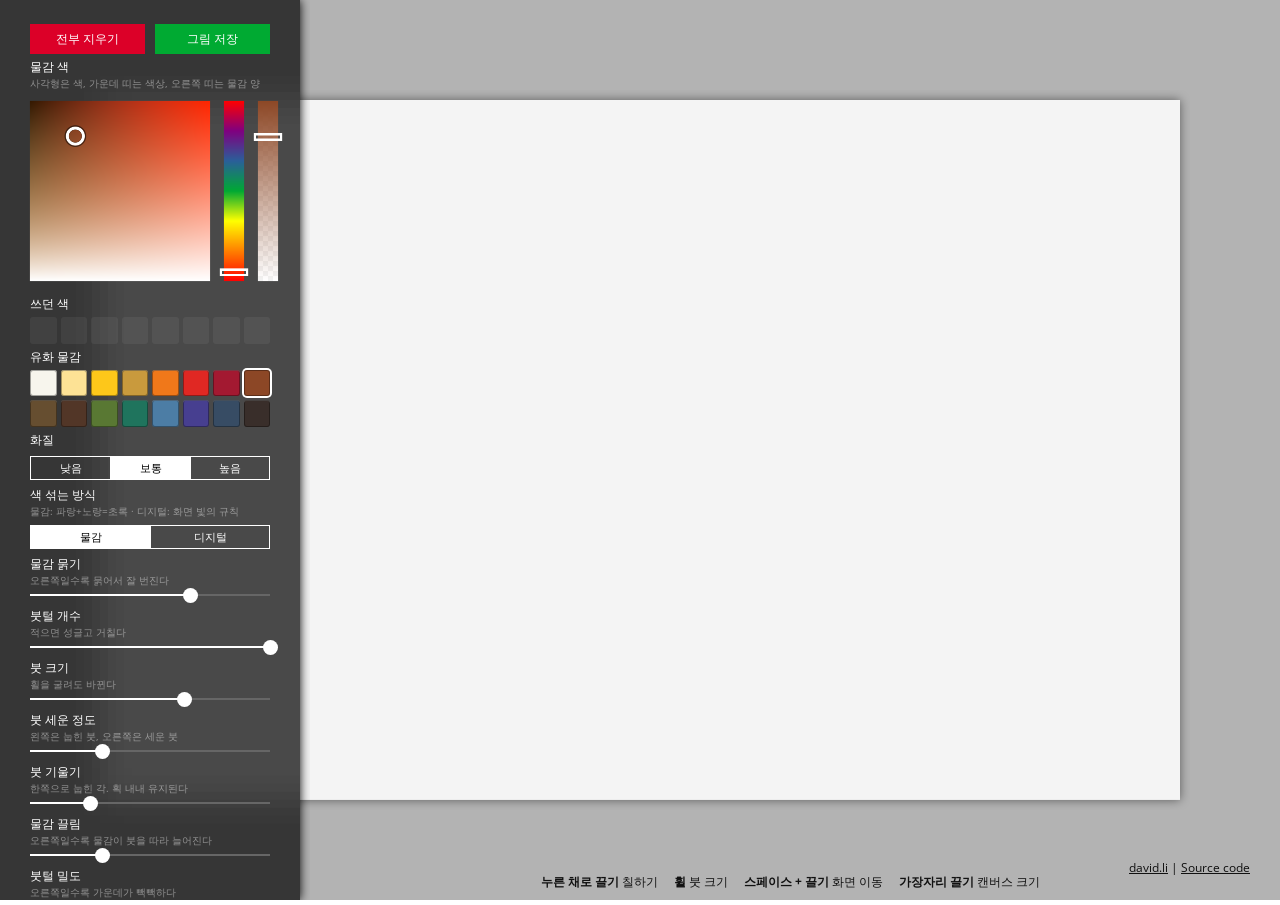
==== fluid-paint/index.html @ 8e4cc274 "유화 쪽으로 손본 Fluid Paint 포크 David Li 의 Fluid Paint(MIT) 를 가져와, 붓이 형태를 유지한 채 일정한 두께로 칠해지고 젖은 채로 색이 섞이도록 " ====
<!DOCTYPE html>
<html>
    <head>
        <meta charset="utf-8">
        <title>Fluid Paint</title>

        <meta name="description" content="Fluid paint simulation">

        <link href='http://fonts.googleapis.com/css?family=Open+Sans:400,300,600,700,800' rel='stylesheet' type='text/css'>
        <link rel="stylesheet" href="paint.css">
    </head>

    <body>
        <script type="text/template" id="main">
            <div id="ui">
                <div id="clear-button" class="button">전부 지우기</div><div id="save-button" class="button">그림 저장</div>

                <div class="control-label">물감 색</div>
                <div class="control-hint">사각형은 색, 가운데 띠는 색상, 오른쪽 띠는 물감 양</div>
                <!-- 색 고르개는 WebGL 로 이 자리에 그린다. 높이만큼 자리를 비워 둔다. -->
                <div id="color-wheel-space"></div>

                <div class="control-label">쓰던 색</div>
                <div id="recent-colors" class="swatches"></div>

                <div class="control-label">유화 물감</div>
                <div id="palette" class="swatches"></div>

                <div class="control-label">화질</div>
                <div class="buttons" id="qualities"></div>
                <div style="clear:both"></div>

                <div class="control-label">색 섞는 방식</div>
                <div class="control-hint">물감: 파랑+노랑=초록 · 디지털: 화면 빛의 규칙</div>
                <div class="buttons" id="models"></div>
                <div style="clear:both"></div>

                <div class="control-label">물감 묽기</div>
                <div class="control-hint">오른쪽일수록 묽어서 잘 번진다</div>
                <div id="fluidity-slider" class="slider"></div>

                <div class="control-label">붓털 개수</div>
                <div class="control-hint">적으면 성글고 거칠다</div>
                <div id="bristles-slider" class="slider"></div>

                <div class="control-label">붓 크기</div>
                <div class="control-hint">휠을 굴려도 바뀐다</div>
                <div id="size-slider" class="slider"></div>

                <!-- [atelier] 붓을 얼마나 세워 쥐는가 -->
                <div class="control-label">붓 세운 정도</div>
                <div class="control-hint">왼쪽은 눕힌 붓, 오른쪽은 세운 붓</div>
                <div id="upright-slider" class="slider"></div>

                <!-- [atelier] 한쪽으로 기울인 각. 한 붓 안에서는 고정된다 -->
                <div class="control-label">붓 기울기</div>
                <div class="control-hint">한쪽으로 눕힌 각. 획 내내 유지된다</div>
                <div id="tilt-slider" class="slider"></div>

                <!-- [atelier] 물감이 붓을 따라 끌려가는 정도 -->
                <div class="control-label">물감 끌림</div>
                <div class="control-hint">오른쪽일수록 물감이 붓을 따라 늘어진다</div>
                <div id="slip-slider" class="slider"></div>

                <!-- [atelier] 붓털 밀도 -->
                <div class="control-label">붓털 밀도</div>
                <div class="control-hint">오른쪽일수록 가운데가 빽빽하다</div>
                <div id="density-slider" class="slider"></div>

                <!-- [atelier] 붓털이 얼마나 묶여 있는가 -->
                <div class="control-label">붓털 묶임</div>
                <div class="control-hint">오른쪽으로 갈수록 눌렀을 때 털이 흩어진다</div>
                <div id="gather-slider" class="slider"></div>

                <!-- [atelier] 형태를 유지하는 마디 수 -->
                <div class="control-label">붓 뻣뻣함</div>
                <div class="control-hint">왼쪽은 흐물거려 붓털 자국이 길게 끌린다</div>
                <div id="stiffness-slider" class="slider"></div>

                <div id="undo-button" class="button">되돌리기</div><div id="redo-button" class="button">다시 하기</div>
            </div>

            <!-- [atelier] 붓 커서. 원본은 캔버스 위에서 cursor:none 인데 대신 그리는 게 없었다 -->
            <svg id="brush-cursor" viewBox="-100 -100 200 200" aria-hidden="true">
                <ellipse class="ring-outer" cx="0" cy="0" rx="90" ry="90"></ellipse>
                <ellipse class="ring-inner" cx="0" cy="0" rx="90" ry="90"></ellipse>
                <circle class="dot" cx="0" cy="0" r="1.6"></circle>
            </svg>

            <div id="instructions">
                <div class="hint-item"><span>누른 채로 끌기</span> 칠하기</div>
                <div class="hint-item"><span>휠</span> 붓 크기</div>
                <div class="hint-item"><span>스페이스 + 끌기</span> 화면 이동</div>
                <div class="hint-item"><span>가장자리 끌기</span> 캔버스 크기</div>
            </div>

            <div id="footer">
                <a href="http://david.li">david.li</a> | <a href="http://github.com/dli/paint">Source code</a>
            </div>
        </script>

        <script type="text/template" id="no-support">
            <div id="no-support-container">
                <div id="error"></div>
                <div id="backlink"><a href="http://david.li">Back to david.li</a></div>
            </div>
        </script>

        <div id="placeholder"></div>


        <script src="wrappedgl.js"></script>
        <script src="utilities.js"></script>
        <script src="rectangle.js"></script>
        <script src="brush.js"></script>
        <script src="simulator.js"></script>
        <script src="colorpicker.js"></script>
        <script src="slider.js"></script>
        <script src="buttons.js"></script>
        <!--<script src="brushviewer.js"></script>-->
        <script src="paint.js"></script>

        <script>
            'use strict';

            var canvas = document.createElement('canvas');
            var wgl = WrappedGL.create(canvas);

            if (wgl !== null && wgl.hasFloatTextureSupport()) { //required features are supported
                document.body.appendChild(canvas);
                document.getElementById('placeholder').outerHTML = document.getElementById('main').innerHTML;
                var painter = new Paint(canvas, wgl);
            } else { //required features unsupported
                document.getElementById('placeholder').outerHTML = document.getElementById('no-support').innerHTML;

                if (wgl === null) {
                    document.getElementById('error').innerHTML = 'Unfortunately, your browser does not support WebGL.';
                } else {
                    document.getElementById('error').innerHTML = 'Unfortunately, your browser does not support WebGL floating point textures.';
                }
            }
        </script>

    </body>
</html>
---- fluid-paint/paint.css ----
* {
    font-family: 'Open Sans', Helvetica, sans-serif;
}

body {
    margin: 0;
    padding: 0;
    overflow: hidden;

    user-select: none;
    -moz-user-select: none;
    -webkit-user-select: none;
    -ms-user-select: none;
}

#ui {
    /* [atelier] pointer-events 는 none 으로 둔다 — auto 로 두면 이 div 가 클릭을
       가로채서, 밑의 캔버스에 WebGL 로 그려 둔 색 고르개를 집을 수 없다.
       버튼·슬라이더·팔레트만 각자 auto 다. 휠 스크롤은 onWheel 이 처리한다. */
    pointer-events: none;

    position: absolute;

    top: 0;
    left: 0;

    width: 300px;

    /* 옵션이 늘면서 내용이 창보다 길어졌다. 창을 넘으면 스크롤한다. */
    max-height: 100vh;
    overflow-y: auto;
    overflow-x: hidden;

    scrollbar-width: thin;
    scrollbar-color: rgba(255, 255, 255, 0.25) transparent;
}

#ui::-webkit-scrollbar {
    width: 6px;
}

#ui::-webkit-scrollbar-thumb {
    background: rgba(255, 255, 255, 0.25);
    border-radius: 3px;
}

#ui::-webkit-scrollbar-track {
    background: transparent;
}


.button {
    display: inline-block;

    margin-top: 24px;

    width: 115px;
    height: 30px;
    line-height: 30px;

    text-align: center;
    font-size: 12px;
    color: white;

    cursor: pointer;

    pointer-events: auto;
}

#clear-button {
    margin-left: 30px;

    background: rgb(220, 0, 40);
}

#clear-button:hover {
    background: rgb(210, 0, 30);
}

#clear-button:active {
    background: rgb(200, 0, 20);
}

#save-button {
    background: rgb(0, 170, 50);

    margin-left: 10px;
}

#save-button:hover {
    background: rgb(0, 160, 40);
}

#save-button:active {
    background: rgb(0, 150, 30);
}


.control-label {
    margin-left: 30px;
    /* [atelier] 슬라이더가 늘어 패널이 창을 넘는다. 줄 간격을 줄였다. */
    margin-top: 4px;

    color: white;
    font-size: 12px;
}

.slider {
    margin-top: 1px;
    margin-left: 30px;

    position: relative;

    width: 240px;
    height: 15px;

    user-select: none;
    -moz-user-select: none;
    -webkit-user-select: none;
    -ms-user-select: none;

    cursor: ew-resize;

    pointer-events: auto;
}

.buttons {
    margin-top: 7px;
    margin-left: 30px;

    height: 26px;
}

.buttons div {
    box-sizing: border-box;

    float: left;
    width: 80px;

    padding: 3px 0px;

    border-top: 1px solid white;
    border-bottom: 1px solid white;
    border-left: 1px solid white;

    font-size: 11px;
    text-align: center;

    pointer-events: auto;
}

.buttons div:first-child {
    border-left: 1px solid white;
}

.buttons div:last-child {
    border-right: 1px solid white;
}

#qualities div {
    width: 80px;
}

#models div {
    width: 120px;
}

.button-selected {
    background: white;
    color: black;

    cursor: default;
}

.button-unselected {
    color: white;

    cursor: pointer;
}

#instructions {
    position: absolute;

    /* [atelier] 슬라이더가 늘면서 패널이 안내문 자리까지 내려왔다 */
    bottom: 10px;
    left: 320px;
    right: 20px;

    display: flex;
    flex-wrap: wrap;
    justify-content: center;
    gap: 4px 16px;

    line-height: 16px;
    font-size: 12px;
    color: #111111;

    pointer-events: none;
}

#instructions span {
    font-weight: bold;

    color: #111111;
}

#footer {
    position: absolute;

    bottom: 24px;
    right: 30px;

    color: #111111;
    font-size: 12px;
    line-height: 16px;
}

#footer a {
    color: #111111;
}

#no-support-container {
    position: absolute;
    width: 100%;
    height: 30px;
    top: 50%;
    margin-top: -15px;

    text-align: center;
    font-size: 16px;

    color: #333333;
}

#no-support-container a {
    color: #333333;
}

#backlink {
    margin-top: 20px;
}

#undo-button {
    margin-left: 30px;
}

#redo-button {
    margin-left: 10px;
}

.do-button-active {
    margin-top: 200px;

    background: rgb(30, 100, 130);
}

.do-button-active:hover {
    background: rgb(20, 90, 120);
}

.do-button-active:active {
    background: rgb(10, 80, 110);
}

.do-button-inactive {
    margin-top: 200px;

    cursor: default;

    background: #666666;
}


/* ── [atelier] 한국어 라벨 아래 붙는 한 줄 설명 ───────────────
   옵션 이름만으로는 뭐가 바뀌는지 알 수 없는 것들이 있다. */

.control-hint {
    margin-left: 30px;
    margin-top: 1px;
    margin-bottom: 1px;

    color: rgba(255, 255, 255, 0.45);
    font-size: 10px;
    line-height: 1.3;
}

#instructions .hint-item {
    flex: none;
    white-space: nowrap;
}

/* 색 고르개가 WebGL 로 그려지는 자리. DOM 흐름에서 높이만 차지한다. */
#color-wheel-space {
    height: 200px;
}


/* ── [atelier] 물감 팔레트와 쓰던 색 ─────────────────────────
   색 고르개만으로는 "그 색"을 다시 찾기 어렵다. 유화는 원래 정해진
   안료를 짜서 쓰므로 고전 안료를 그대로 칸으로 둔다. */

.swatches {
    margin-left: 30px;
    margin-right: 30px;
    margin-top: 4px;

    display: grid;
    grid-template-columns: repeat(8, 1fr);
    gap: 4px;

    pointer-events: auto;
}

.swatch {
    position: relative;

    aspect-ratio: 1;
    border-radius: 3px;

    box-shadow: inset 0 0 0 1px rgba(0, 0, 0, 0.35),
                inset 0 1px 0 rgba(255, 255, 255, 0.25);

    cursor: pointer;
    transition: transform 90ms ease;
}

.swatch:hover {
    transform: scale(1.18);
    z-index: 1;
}

.swatch.selected {
    box-shadow: 0 0 0 2px white,
                inset 0 0 0 1px rgba(0, 0, 0, 0.35);
}

/* 쓰던 색은 아직 안 채워진 칸도 자리를 지켜야 줄이 안 흔들린다 */
.swatch.empty {
    background: rgba(255, 255, 255, 0.06);
    box-shadow: none;
    cursor: default;
}

.swatch.empty:hover {
    transform: none;
}


/* ── [atelier] 붓 커서 ───────────────────────────────────────
   원본은 캔버스 위에서 cursor: none 인데 대신 그리는 것이 없어서,
   붓이 어디에 얼마만큼 닿는지 보이지 않는다.

   흰 링과 검은 링을 겹쳐 그린다. 한 색만 쓰면 밝은 물감 위나
   어두운 물감 위 둘 중 하나에서 반드시 안 보인다. */

#brush-cursor {
    position: absolute;
    left: 0;
    top: 0;

    pointer-events: none;
    overflow: visible;

    display: none;
}

#brush-cursor.visible {
    display: block;
}

#brush-cursor ellipse {
    fill: none;
    vector-effect: non-scaling-stroke;
}

#brush-cursor .ring-outer {
    stroke: rgba(0, 0, 0, 0.55);
    stroke-width: 3;
}

#brush-cursor .ring-inner {
    stroke: rgba(255, 255, 255, 0.9);
    stroke-width: 1.5;
}

#brush-cursor .dot {
    fill: rgba(255, 255, 255, 0.9);
    stroke: rgba(0, 0, 0, 0.55);
    stroke-width: 1;
    vector-effect: non-scaling-stroke;
}
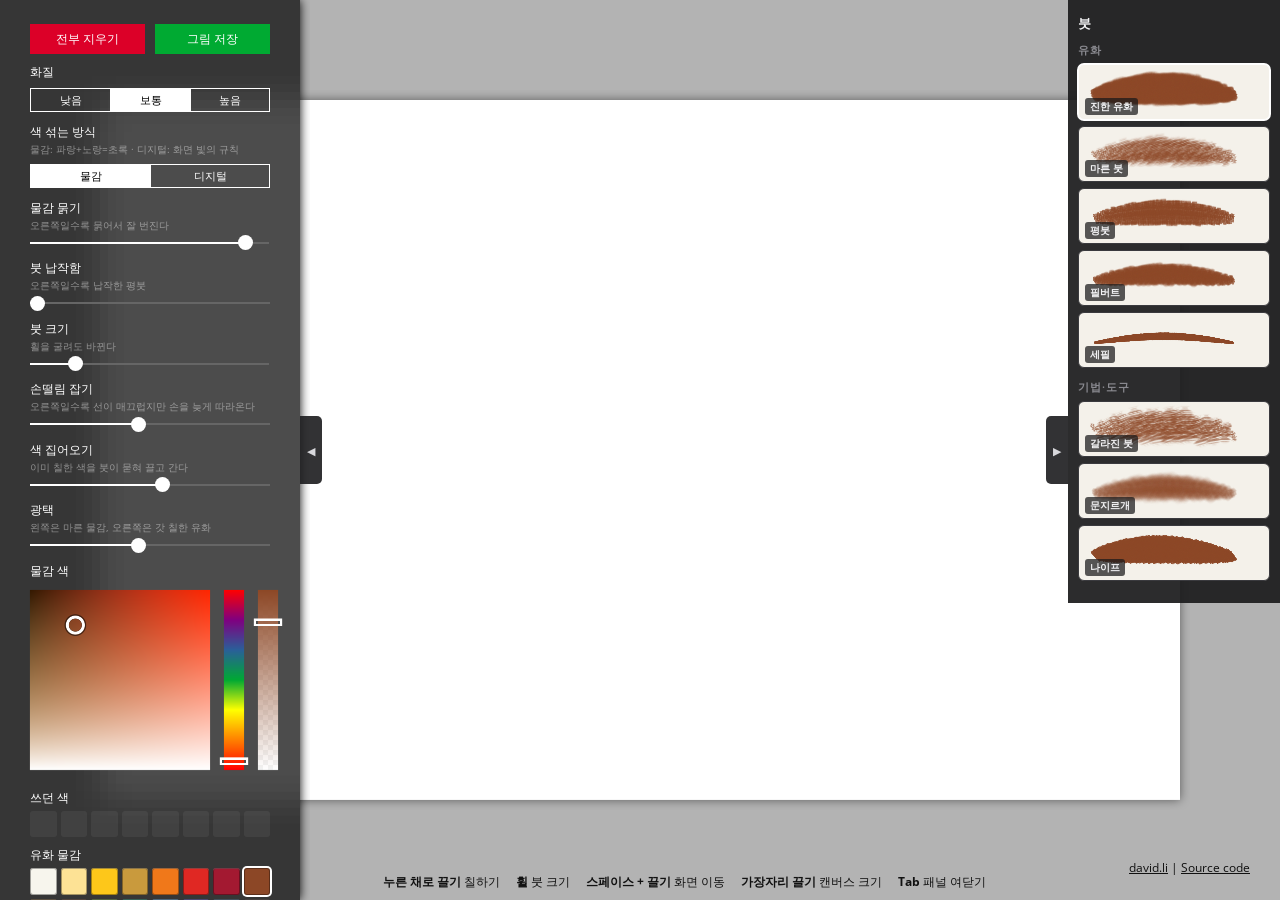
==== commit 0a887a41: "고정 붓 가지 — 붓털 솔버 대신 tip 마스크를 찍는다 붓털을 한 가닥씩 시뮬레이션하는 대신, 회색조 마스크 한 장을 거리 간격으로 찍는다 (Krita 의 Alpha Mask, " ====
--- a/fluid-paint/index.html
+++ b/fluid-paint/index.html
@@ -15,17 +15,6 @@
             <div id="ui">
                 <div id="clear-button" class="button">전부 지우기</div><div id="save-button" class="button">그림 저장</div>
 
-                <div class="control-label">물감 색</div>
-                <div class="control-hint">사각형은 색, 가운데 띠는 색상, 오른쪽 띠는 물감 양</div>
-                <!-- 색 고르개는 WebGL 로 이 자리에 그린다. 높이만큼 자리를 비워 둔다. -->
-                <div id="color-wheel-space"></div>
-
-                <div class="control-label">쓰던 색</div>
-                <div id="recent-colors" class="swatches"></div>
-
-                <div class="control-label">유화 물감</div>
-                <div id="palette" class="swatches"></div>
-
                 <div class="control-label">화질</div>
                 <div class="buttons" id="qualities"></div>
                 <div style="clear:both"></div>
@@ -39,48 +28,50 @@
                 <div class="control-hint">오른쪽일수록 묽어서 잘 번진다</div>
                 <div id="fluidity-slider" class="slider"></div>
 
-                <div class="control-label">붓털 개수</div>
-                <div class="control-hint">적으면 성글고 거칠다</div>
+                <div class="control-label">붓 납작함</div>
+                <div class="control-hint">오른쪽일수록 납작한 평붓</div>
                 <div id="bristles-slider" class="slider"></div>
 
                 <div class="control-label">붓 크기</div>
                 <div class="control-hint">휠을 굴려도 바뀐다</div>
                 <div id="size-slider" class="slider"></div>
 
-                <!-- [atelier] 붓을 얼마나 세워 쥐는가 -->
-                <div class="control-label">붓 세운 정도</div>
-                <div class="control-hint">왼쪽은 눕힌 붓, 오른쪽은 세운 붓</div>
-                <div id="upright-slider" class="slider"></div>
+                <!-- [atelier] 손떨림 안정화 (1€ 필터) -->
+                <div class="control-label">손떨림 잡기</div>
+                <div class="control-hint">오른쪽일수록 선이 매끄럽지만 손을 늦게 따라온다</div>
+                <div id="stabilizer-slider" class="slider"></div>
 
-                <!-- [atelier] 한쪽으로 기울인 각. 한 붓 안에서는 고정된다 -->
-                <div class="control-label">붓 기울기</div>
-                <div class="control-hint">한쪽으로 눕힌 각. 획 내내 유지된다</div>
-                <div id="tilt-slider" class="slider"></div>
+                <!-- [atelier] 붓이 캔버스 색을 집어 오는 정도 (libmypaint smudge) -->
+                <div class="control-label">색 집어오기</div>
+                <div class="control-hint">이미 칠한 색을 붓이 묻혀 끌고 간다</div>
+                <div id="smudge-slider" class="slider"></div>
 
-                <!-- [atelier] 물감이 붓을 따라 끌려가는 정도 -->
-                <div class="control-label">물감 끌림</div>
-                <div class="control-hint">오른쪽일수록 물감이 붓을 따라 늘어진다</div>
-                <div id="slip-slider" class="slider"></div>
+                <!-- [atelier] 마감. 왼쪽이 마른 물감, 오른쪽이 젖은 유화 -->
+                <div class="control-label">광택</div>
+                <div class="control-hint">왼쪽은 마른 물감, 오른쪽은 갓 칠한 유화</div>
+                <div id="gloss-slider" class="slider"></div>
 
-                <!-- [atelier] 붓털 밀도 -->
-                <div class="control-label">붓털 밀도</div>
-                <div class="control-hint">오른쪽일수록 가운데가 빽빽하다</div>
-                <div id="density-slider" class="slider"></div>
+                <div class="control-label">물감 색</div>
+                <!-- 색상환은 WebGL 로 이 자리에 그린다. 높이만큼 자리를 비워 둔다. -->
+                <div id="color-wheel-space"></div>
 
-                <!-- [atelier] 붓털이 얼마나 묶여 있는가 -->
-                <div class="control-label">붓털 묶임</div>
-                <div class="control-hint">오른쪽으로 갈수록 눌렀을 때 털이 흩어진다</div>
-                <div id="gather-slider" class="slider"></div>
+                <div class="control-label">쓰던 색</div>
+                <div id="recent-colors" class="swatches"></div>
 
-                <!-- [atelier] 형태를 유지하는 마디 수 -->
-                <div class="control-label">붓 뻣뻣함</div>
-                <div class="control-hint">왼쪽은 흐물거려 붓털 자국이 길게 끌린다</div>
-                <div id="stiffness-slider" class="slider"></div>
+                <div class="control-label">유화 물감</div>
+                <div id="palette" class="swatches"></div>
 
                 <div id="undo-button" class="button">되돌리기</div><div id="redo-button" class="button">다시 하기</div>
             </div>
 
-            <!-- [atelier] 붓 커서. 원본은 캔버스 위에서 cursor:none 인데 대신 그리는 게 없었다 -->
+
+            <!-- [atelier] 패널 여닫기 손잡이와 브러시 라이브러리 -->
+            <div id="tools-toggle" class="panel-toggle" title="도구 패널 여닫기 (Tab)"></div>
+            <div id="library-toggle" class="panel-toggle" title="브러시 목록 여닫기 (Tab)"></div>
+            <div id="brush-library"></div>
+
+            <!-- [atelier] 붓 커서. 원본은 붓털 와이어프레임을 WebGL 로 그렸는데
+                 붓털을 걷어내면서 같이 사라졌다. 고정 붓이므로 발자국 하나면 된다. -->
             <svg id="brush-cursor" viewBox="-100 -100 200 200" aria-hidden="true">
                 <ellipse class="ring-outer" cx="0" cy="0" rx="90" ry="90"></ellipse>
                 <ellipse class="ring-inner" cx="0" cy="0" rx="90" ry="90"></ellipse>
@@ -92,6 +83,7 @@
                 <div class="hint-item"><span>휠</span> 붓 크기</div>
                 <div class="hint-item"><span>스페이스 + 끌기</span> 화면 이동</div>
                 <div class="hint-item"><span>가장자리 끌기</span> 캔버스 크기</div>
+                <div class="hint-item"><span>Tab</span> 패널 여닫기</div>
             </div>
 
             <div id="footer">
@@ -112,12 +104,14 @@
         <script src="wrappedgl.js"></script>
         <script src="utilities.js"></script>
         <script src="rectangle.js"></script>
-        <script src="brush.js"></script>
         <script src="simulator.js"></script>
         <script src="colorpicker.js"></script>
         <script src="slider.js"></script>
         <script src="buttons.js"></script>
         <!--<script src="brushviewer.js"></script>-->
+        <script src="tip.js"></script>
+        <script src="filter.js"></script>
+        <script src="brushlibrary.js"></script>
         <script src="paint.js"></script>
 
         <script>
--- a/fluid-paint/paint.css
+++ b/fluid-paint/paint.css
@@ -14,8 +14,9 @@
 }
 
 #ui {
-    /* [atelier] pointer-events 는 none 으로 둔다 — auto 로 두면 이 div 가 클릭을
-       가로채서, 밑의 캔버스에 WebGL 로 그려 둔 색 고르개를 집을 수 없다.
+    /* [atelier] 옵션이 늘면서 내용이 창보다 길어졌다. 창을 넘으면 스크롤한다.
+       그래도 pointer-events 는 none 으로 둔다 — auto 로 두면 이 div 가 클릭을
+       가로채서, 밑의 캔버스에 WebGL 로 그려 둔 색상환을 집을 수 없다.
        버튼·슬라이더·팔레트만 각자 auto 다. 휠 스크롤은 onWheel 이 처리한다. */
     pointer-events: none;
 
@@ -25,14 +26,15 @@
     left: 0;
 
     width: 300px;
-
-    /* 옵션이 늘면서 내용이 창보다 길어졌다. 창을 넘으면 스크롤한다. */
     max-height: 100vh;
     overflow-y: auto;
     overflow-x: hidden;
 
     scrollbar-width: thin;
     scrollbar-color: rgba(255, 255, 255, 0.25) transparent;
+
+    /* [atelier] 접을 수 있게 한다. 패널이 캔버스를 가리기 때문이다. */
+    transition: transform 180ms ease;
 }
 
 #ui::-webkit-scrollbar {
@@ -49,6 +51,12 @@
 }
 
 
+
+#ui.collapsed {
+    transform: translateX(-100%);
+}
+
+
 .button {
     display: inline-block;
 
@@ -98,15 +106,14 @@
 
 .control-label {
     margin-left: 30px;
-    /* [atelier] 슬라이더가 늘어 패널이 창을 넘는다. 줄 간격을 줄였다. */
-    margin-top: 4px;
+    margin-top: 9px;
 
     color: white;
     font-size: 12px;
 }
 
 .slider {
-    margin-top: 1px;
+    margin-top: 3px;
     margin-left: 30px;
 
     position: relative;
@@ -181,10 +188,11 @@
 #instructions {
     position: absolute;
 
-    /* [atelier] 슬라이더가 늘면서 패널이 안내문 자리까지 내려왔다 */
+    /* [atelier] 왼쪽 아래는 이제 패널이 쓴다. 두 패널 사이에 눕힌다.
+       50% 기준으로 가운데 맞추면 왼쪽 패널 폭만큼 밀려 잘린다. */
     bottom: 10px;
-    left: 320px;
-    right: 20px;
+    left: 312px;
+    right: 224px;
 
     display: flex;
     flex-wrap: wrap;
@@ -204,6 +212,12 @@
     color: #111111;
 }
 
+/* [atelier] 한 줄로 눕히되, 자리가 모자라면 줄을 바꾼다. 잘리면 읽을 수 없다. */
+#instructions .hint-item {
+    flex: none;
+    white-space: nowrap;
+}
+
 #footer {
     position: absolute;
 
@@ -249,7 +263,6 @@
 }
 
 .do-button-active {
-    margin-top: 200px;
 
     background: rgb(30, 100, 130);
 }
@@ -263,11 +276,175 @@
 }
 
 .do-button-inactive {
-    margin-top: 200px;
 
     cursor: default;
 
     background: #666666;
+}
+
+
+/* ── [atelier] 브러시 라이브러리 ─────────────────────────────
+   원본에 없던 패널이다. 왼쪽 도구 패널은 WebGL로 흐려 그리지만
+   이쪽은 그냥 CSS다 — 원본의 패널 배치를 건드리지 않으려고 따로 뒀다. */
+
+#brush-library {
+    position: absolute;
+    top: 0;
+    right: 0;
+    width: 212px;
+    max-height: 100%;
+    box-sizing: border-box;
+    display: flex;
+    flex-direction: column;
+    padding: 14px 10px 16px;
+    background: rgba(28, 28, 30, 0.93);
+    color: #e8e8ea;
+    font-family: 'Open Sans', sans-serif;
+    user-select: none;
+    -webkit-user-select: none;
+}
+
+.library-title {
+    font-size: 13px;
+    font-weight: 600;
+    letter-spacing: 0.02em;
+    margin-bottom: 10px;
+    color: #f2f2f4;
+}
+
+.library-list {
+    overflow-y: auto;
+    flex: 1;
+    min-height: 0;
+    margin: 0 -4px;
+    padding: 0 4px;
+}
+
+.library-group {
+    font-size: 10.5px;
+    font-weight: 600;
+    letter-spacing: 0.1em;
+    text-transform: uppercase;
+    color: #8a8a90;
+    margin: 12px 0 6px;
+}
+
+.library-group:first-child {
+    margin-top: 0;
+}
+
+/* 카드 하나가 붓 하나. 안의 그림은 그 붓의 붓털 배치를 쓸어 그린 것이다. */
+.brush-card {
+    position: relative;
+    border: 1px solid #3a3a3e;
+    border-radius: 6px;
+    background: #f4f1ea;
+    overflow: hidden;
+    cursor: pointer;
+    margin-bottom: 6px;
+}
+
+.brush-card:hover {
+    border-color: #5c5c62;
+}
+
+.brush-card.selected {
+    border-color: #ffffff;
+    box-shadow: 0 0 0 1px #ffffff;
+}
+
+.brush-card-thumb {
+    display: block;
+}
+
+.brush-card-label {
+    position: absolute;
+    left: 6px;
+    bottom: 4px;
+    padding: 1px 5px;
+    border-radius: 3px;
+    background: rgba(24, 24, 26, 0.72);
+    color: #f2f2f4;
+    font-size: 10px;
+    font-weight: 600;
+}
+
+
+/* ── [atelier] 패널 여닫기 손잡이 ───────────────────────────── */
+
+.panel-toggle {
+    position: absolute;
+    top: 50%;
+    width: 22px;
+    height: 68px;
+    margin-top: -34px;
+    background: rgba(28, 28, 30, 0.9);
+    color: #d8d8dc;
+    cursor: pointer;
+    z-index: 20;
+    transition: left 180ms ease, right 180ms ease, background 120ms;
+}
+
+.panel-toggle:hover {
+    background: rgba(52, 52, 56, 0.95);
+}
+
+/* 손잡이 안의 화살표. 접히면 방향이 뒤집힌다. */
+.panel-toggle::before {
+    position: absolute;
+    top: 50%;
+    left: 50%;
+    transform: translate(-50%, -50%);
+    font-size: 11px;
+    line-height: 1;
+}
+
+#tools-toggle {
+    left: 300px;
+    border-radius: 0 5px 5px 0;
+}
+
+#tools-toggle.collapsed {
+    left: 0;
+}
+
+#tools-toggle::before {
+    content: '\25C0';
+}
+
+#tools-toggle.collapsed::before {
+    content: '\25B6';
+}
+
+#library-toggle {
+    right: 212px;
+    border-radius: 5px 0 0 5px;
+}
+
+#library-toggle.collapsed {
+    right: 0;
+}
+
+#library-toggle::before {
+    content: '\25B6';
+}
+
+#library-toggle.collapsed::before {
+    content: '\25C0';
+}
+
+#brush-library {
+    transition: transform 180ms ease;
+}
+
+#brush-library.collapsed {
+    transform: translateX(100%);
+}
+
+
+/* [atelier] 펜/손가락이 페이지를 스크롤하지 않게 한다. 안 그러면 획이 끊긴다. */
+canvas {
+    touch-action: none;
 }
 
 
@@ -276,28 +453,23 @@
 
 .control-hint {
     margin-left: 30px;
-    margin-top: 1px;
-    margin-bottom: 1px;
+    margin-top: 2px;
+    margin-bottom: 2px;
 
     color: rgba(255, 255, 255, 0.45);
     font-size: 10px;
-    line-height: 1.3;
-}
-
-#instructions .hint-item {
-    flex: none;
-    white-space: nowrap;
-}
-
-/* 색 고르개가 WebGL 로 그려지는 자리. DOM 흐름에서 높이만 차지한다. */
+    line-height: 1.35;
+}
+
+/* 색상환이 WebGL 로 그려지는 자리. DOM 흐름에서 높이만 차지한다. */
 #color-wheel-space {
     height: 200px;
 }
 
 
 /* ── [atelier] 물감 팔레트와 쓰던 색 ─────────────────────────
-   색 고르개만으로는 "그 색"을 다시 찾기 어렵다. 유화는 원래 정해진
-   안료를 짜서 쓰므로 고전 안료를 그대로 칸으로 둔다. */
+   색상환만으로는 원하는 색을 짚기 어렵다. 유화 물감은 원래
+   정해진 안료를 짜서 쓰므로, 고전 안료를 그대로 칸으로 둔다. */
 
 .swatches {
     margin-left: 30px;
@@ -347,8 +519,8 @@
 
 
 /* ── [atelier] 붓 커서 ───────────────────────────────────────
-   원본은 캔버스 위에서 cursor: none 인데 대신 그리는 것이 없어서,
-   붓이 어디에 얼마만큼 닿는지 보이지 않는다.
+   마우스에서는 붓이 지금 어디에 얼마만큼 닿는지 보이지 않으면
+   그릴 수가 없다. 펜·터치에서는 손가락이 곧 커서라 숨긴다.
 
    흰 링과 검은 링을 겹쳐 그린다. 한 색만 쓰면 밝은 물감 위나
    어두운 물감 위 둘 중 하나에서 반드시 안 보인다. */
